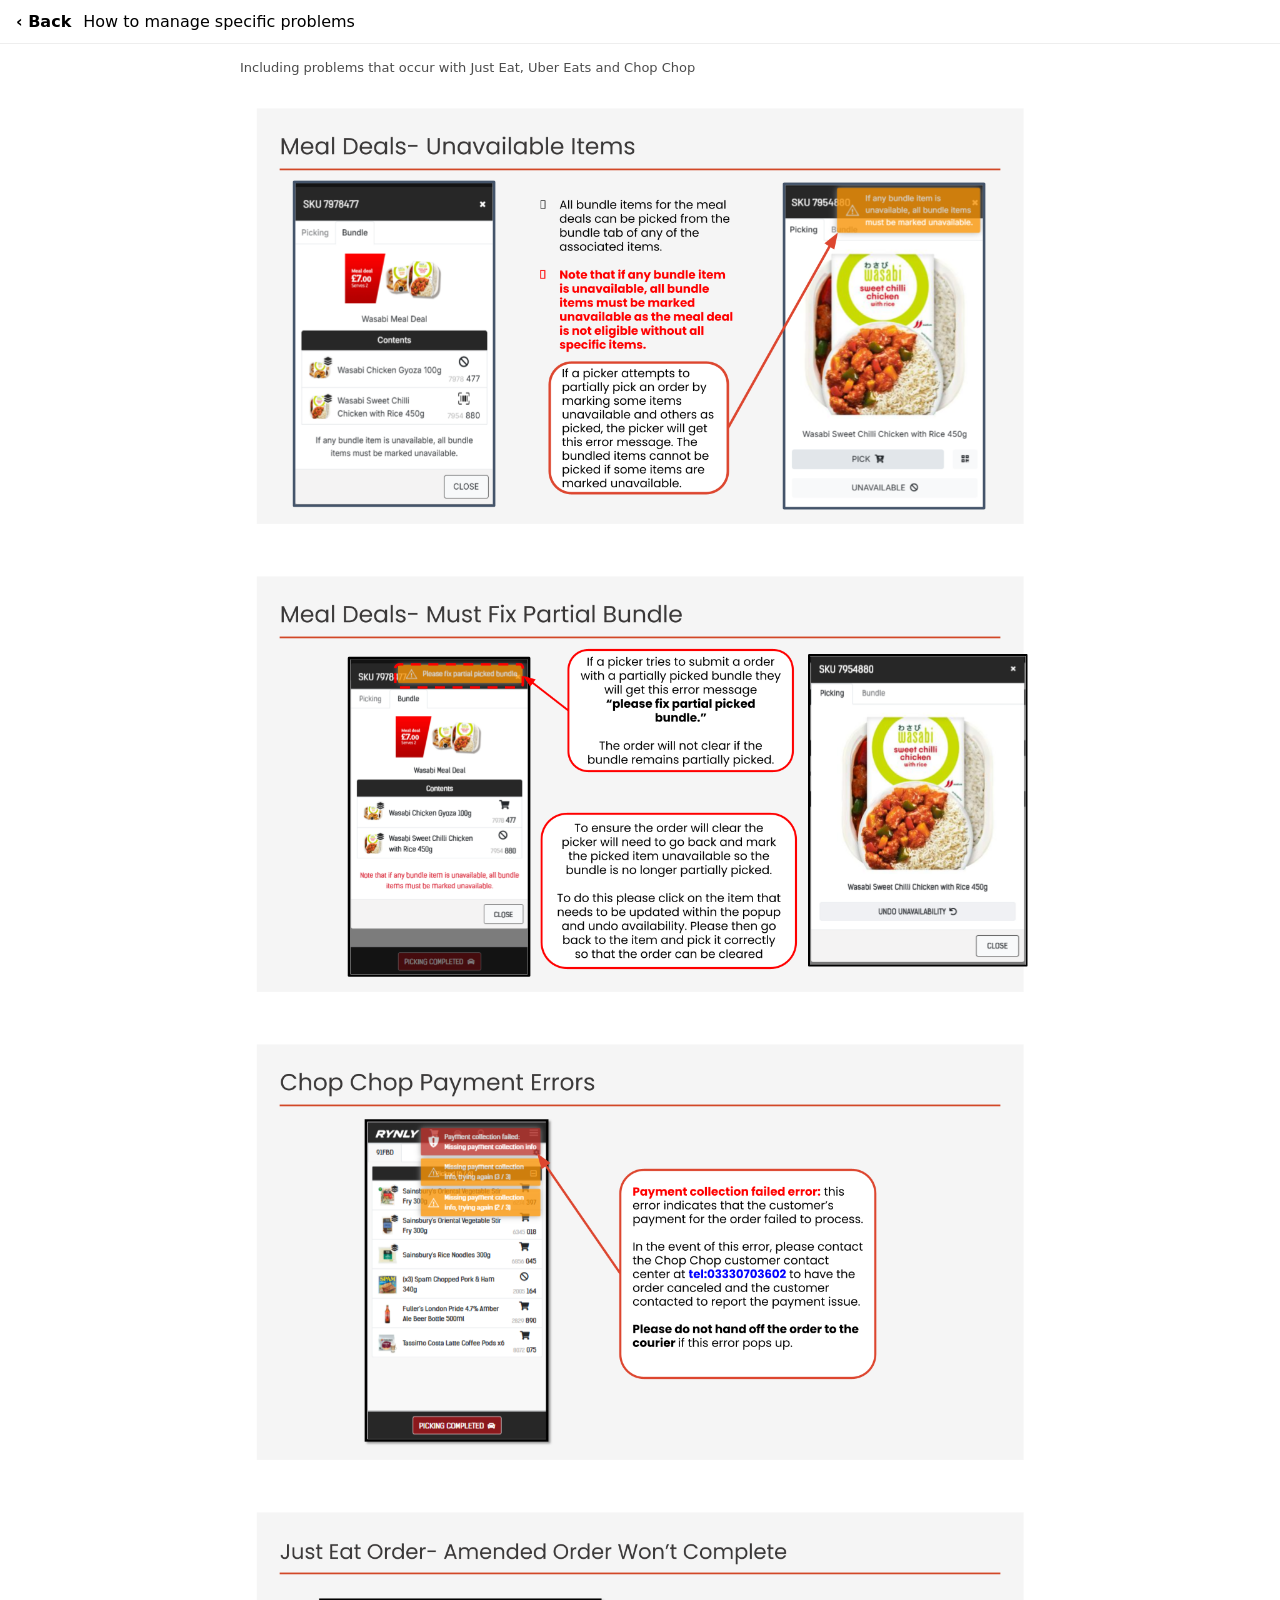
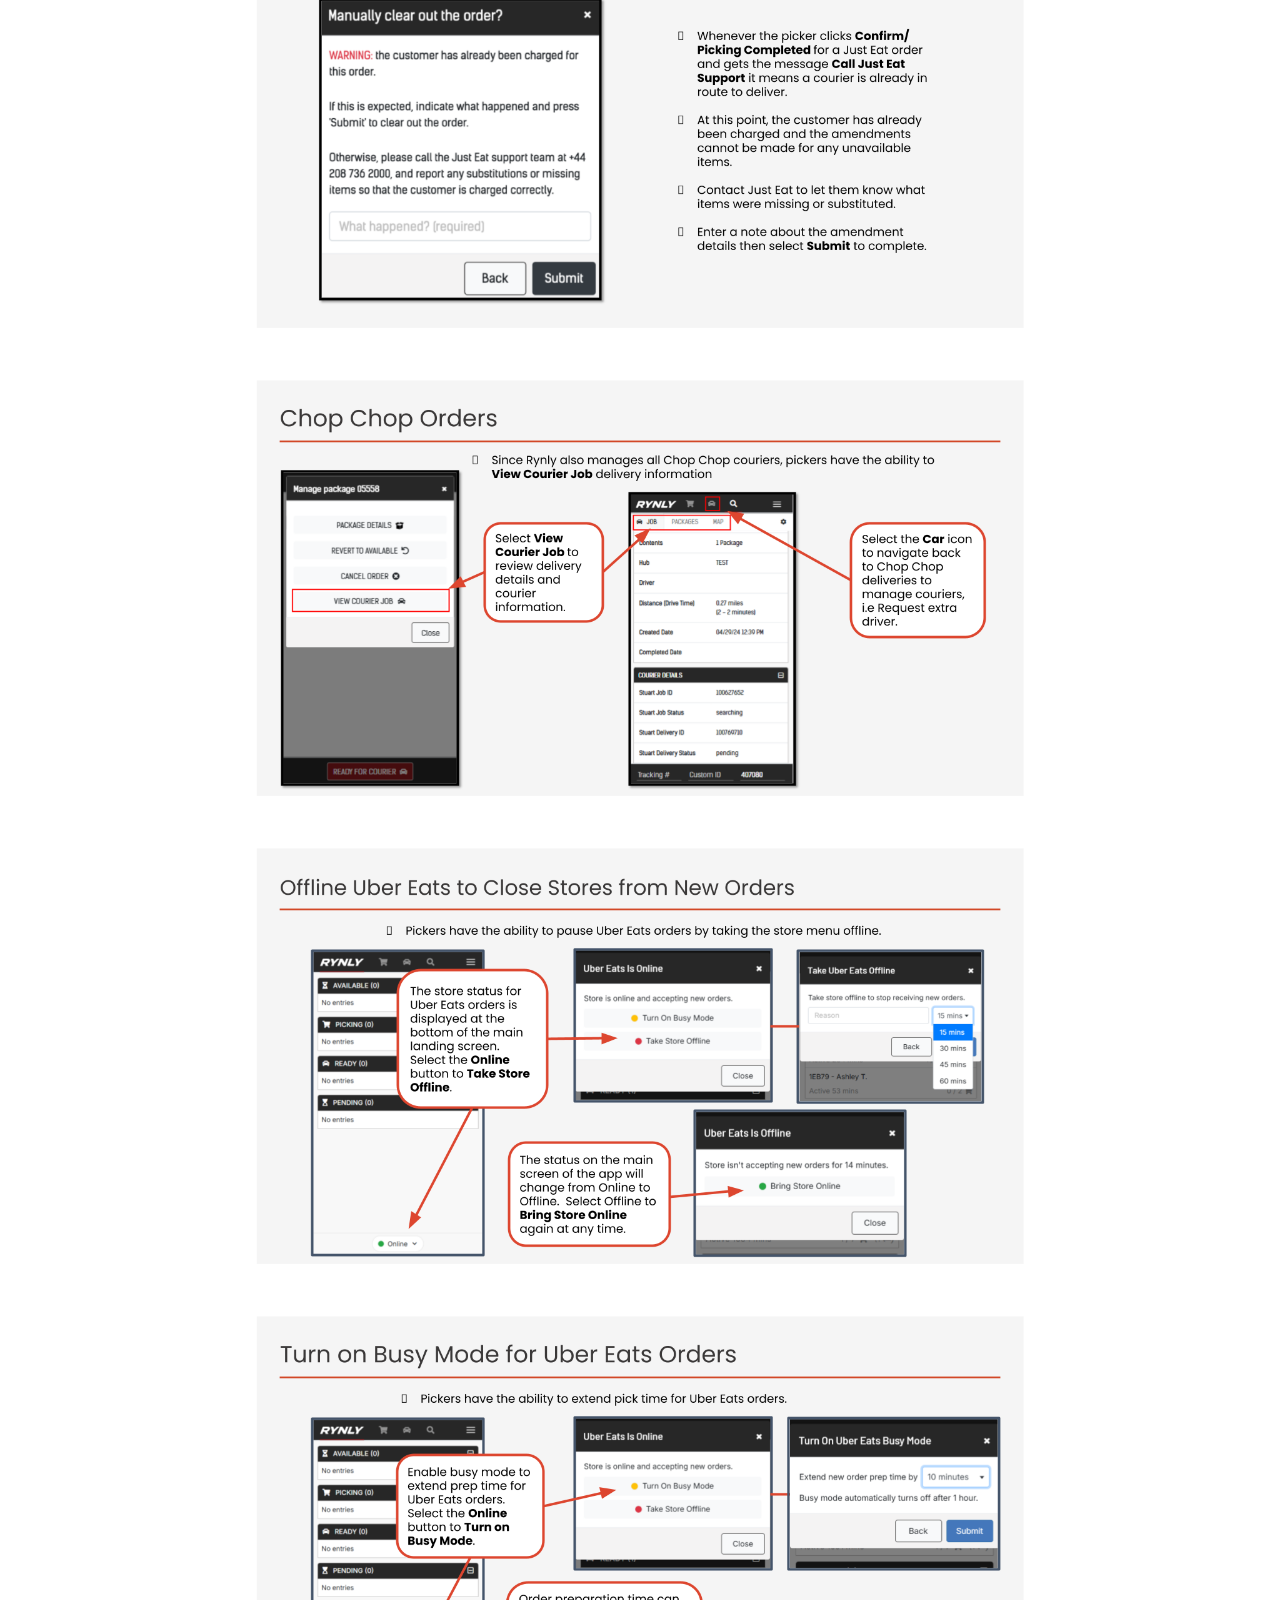
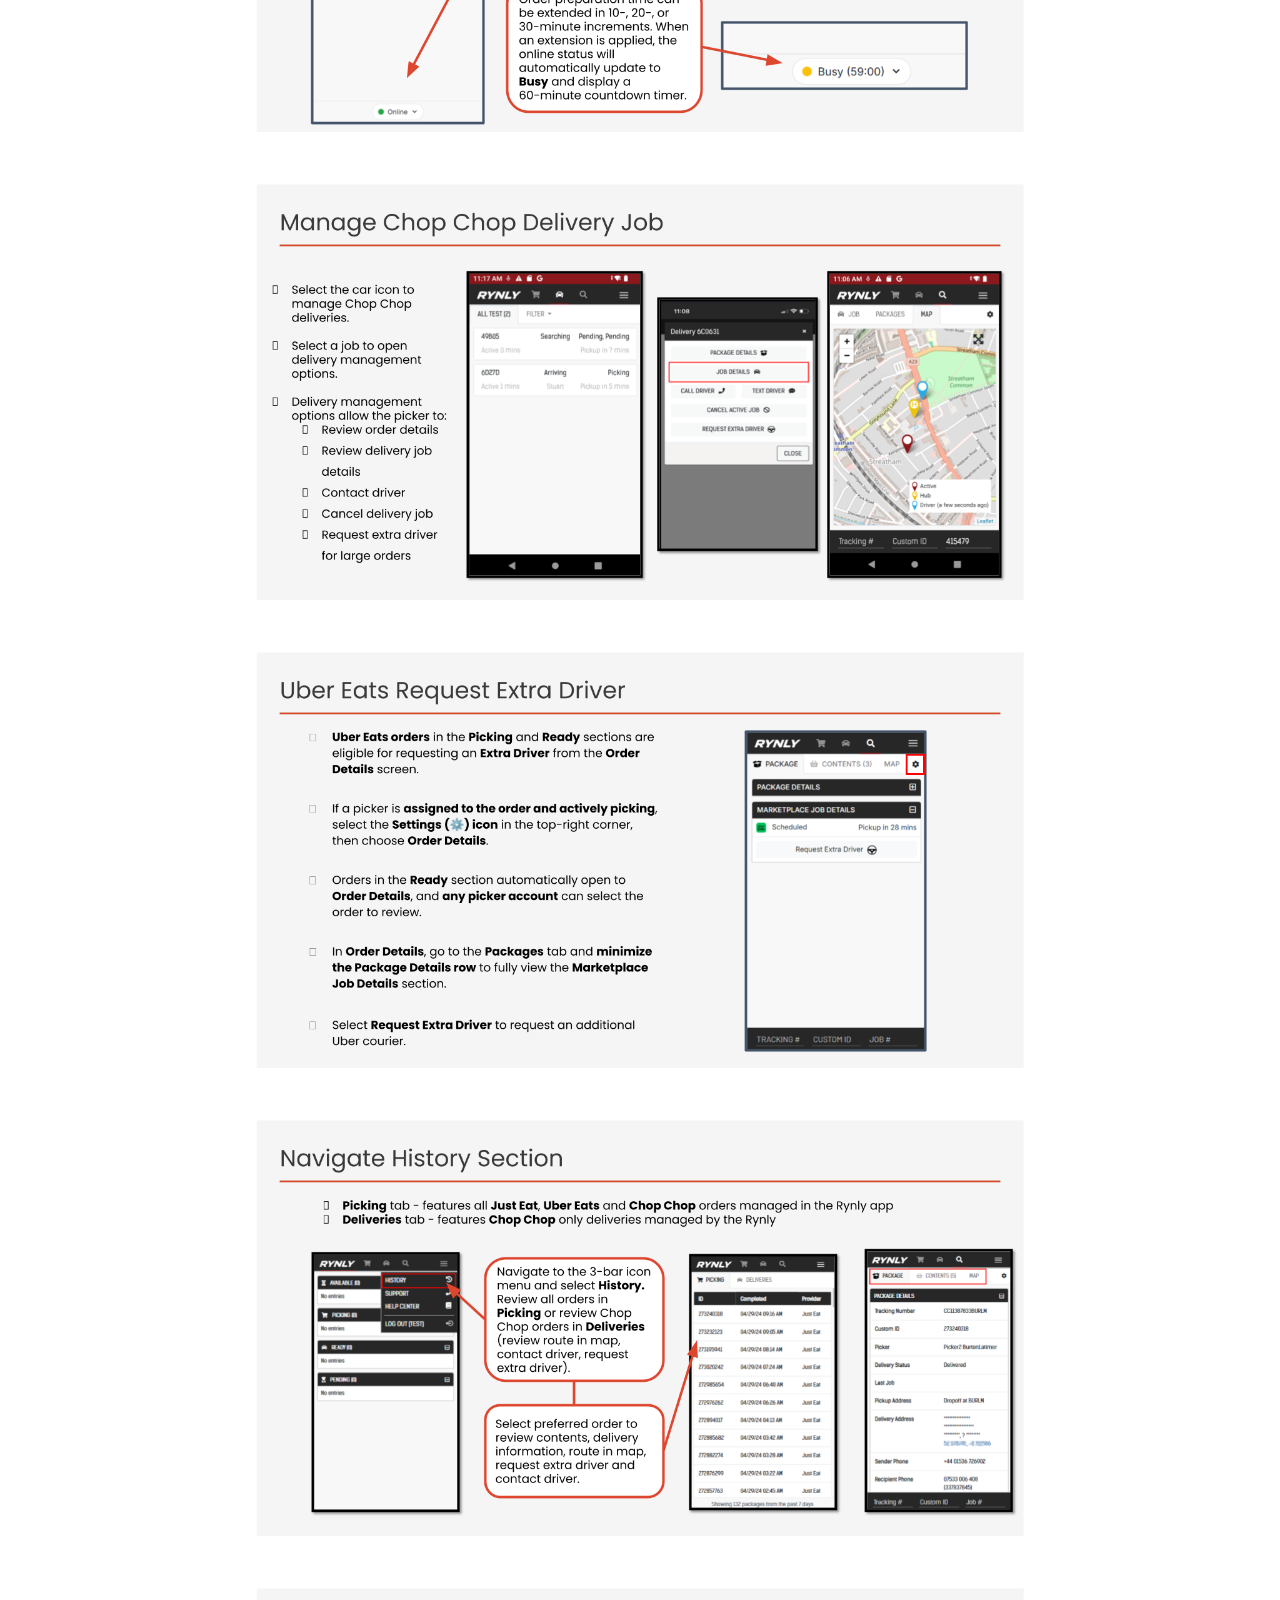
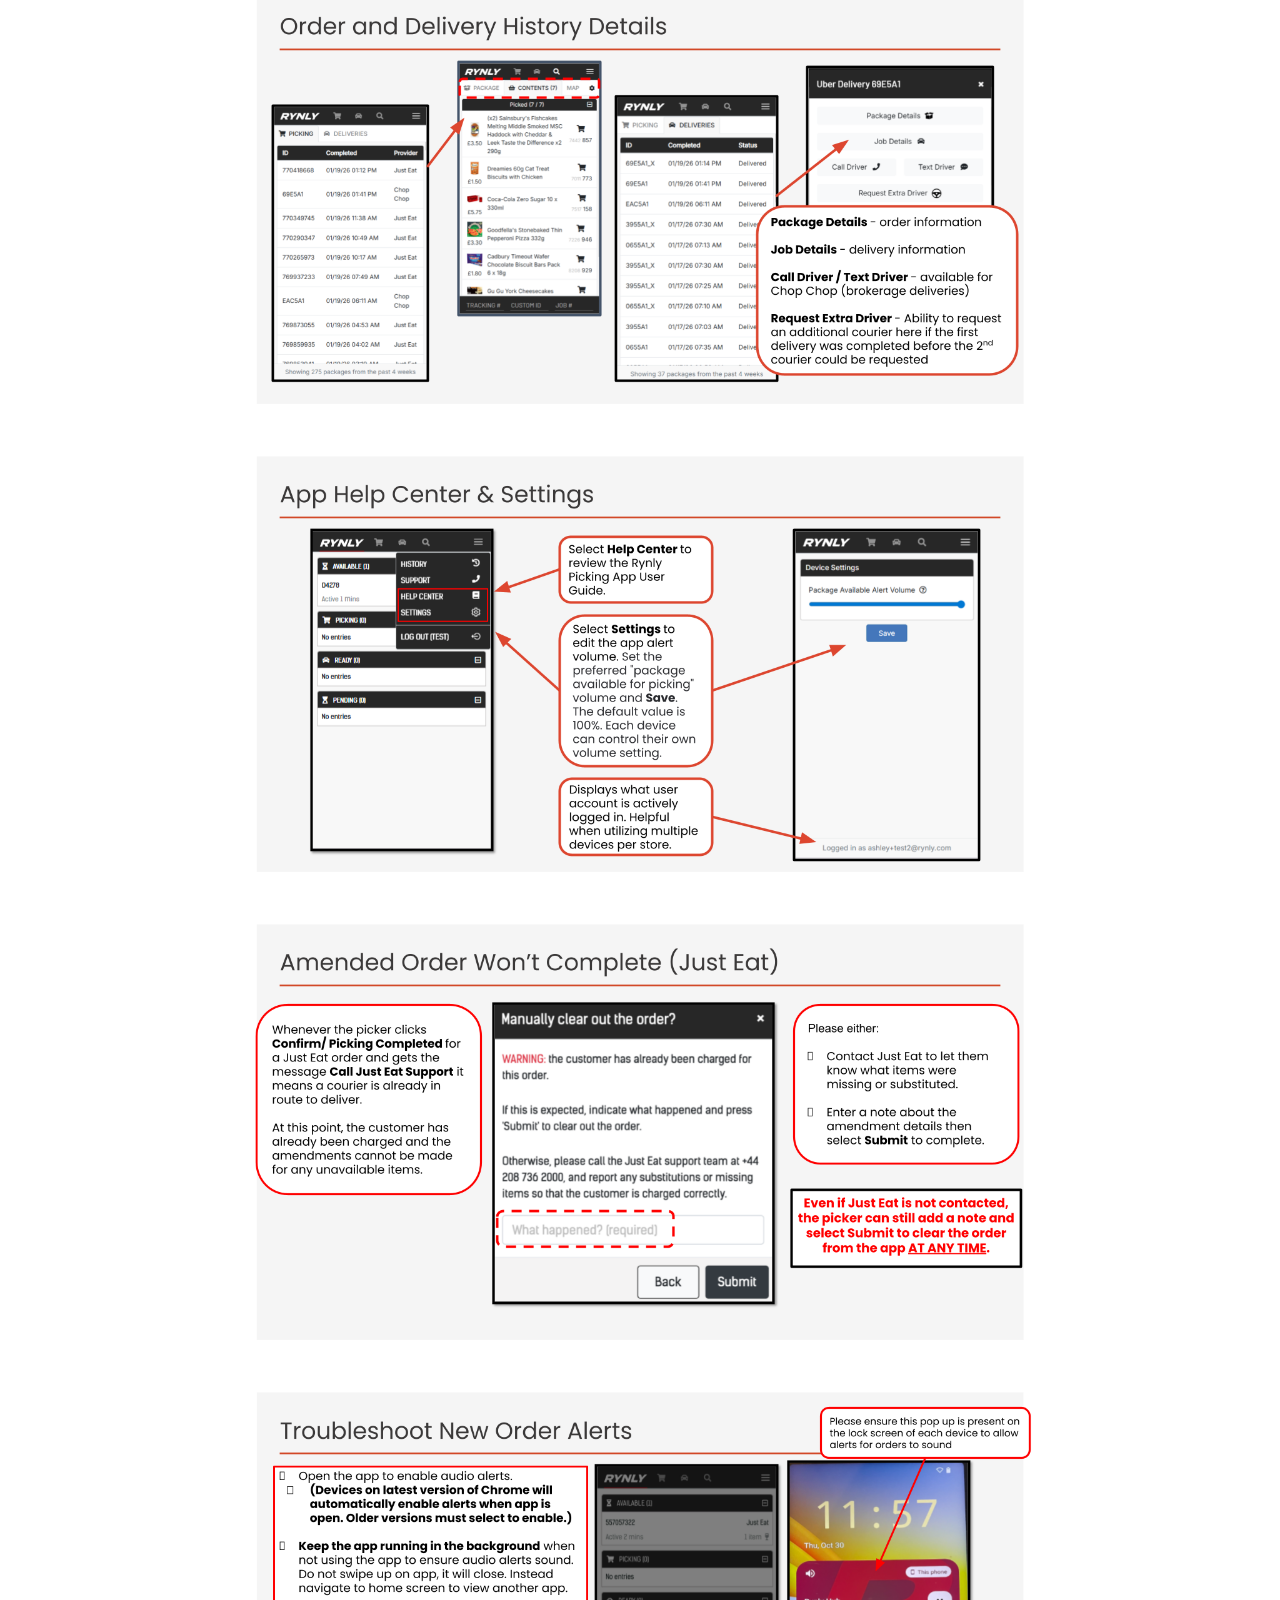
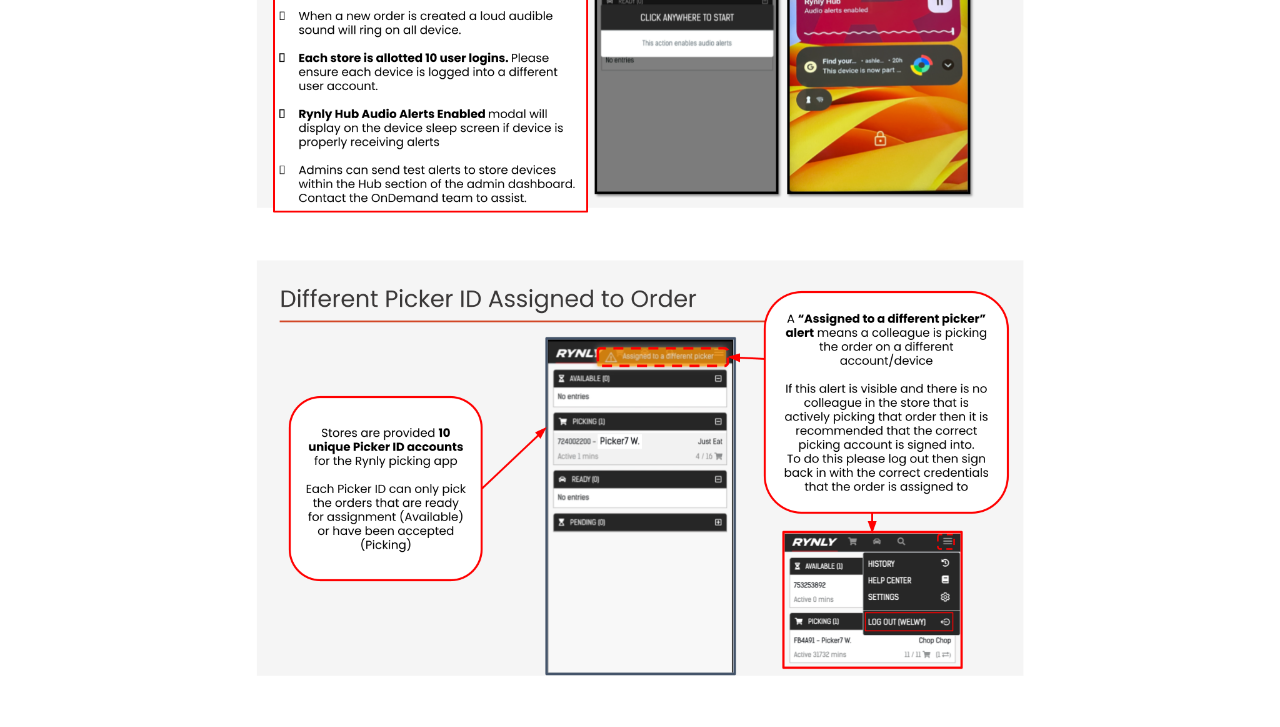
==== manageissues.html @ 6bc5f68e "All files from prod helpcentre" ====
<!DOCTYPE html>
<html lang="en">
<head>
  <meta charset="UTF-8" />
  <meta name="viewport" content="width=device-width, initial-scale=1" />
  <title>How to manage specific problems</title>
  <style>
    body { margin: 0; font-family: system-ui, -apple-system, BlinkMacSystemFont, sans-serif; background: #fff; }
    .topbar { position: sticky; top: 0; background: #fff; border-bottom: 1px solid #eee; padding: 12px 16px; display: flex; align-items: center; gap: 12px; z-index: 10; }
    .topbar a { text-decoration: none; color: inherit; font-weight: 600; }
    .container { max-width: 800px; margin: 0 auto; padding: 16px; }
    .subtitle { font-size: 13px; opacity: 0.7; margin-bottom: 16px; }
    img { width: 100%; height: auto; margin-bottom: 18px; border-radius: 8px; display: block; }
  </style>
</head>
<body>
  <div class="topbar">
    <a href="index.html">‹ Back</a>
    <div>How to manage specific problems</div>
  </div>

  <div class="container">
    <div class="subtitle">Including problems that occur with Just Eat, Uber Eats and Chop Chop</div>

    <img src="images/manageissues/slide12.png" alt="Manage issues guide slide 12" />
    <img src="images/manageissues/slide12.5.png" alt="Manage issues guide slide 12.5" />
    <img src="images/manageissues/slide23.png" alt="Manage issues guide slide 23" />
    <img src="images/manageissues/slide24.png" alt="Manage issues guide slide 24" />
    <img src="images/manageissues/slide25.png" alt="Manage issues guide slide 25" />
    <img src="images/manageissues/slide26.png" alt="Manage issues guide slide 26" />
    <img src="images/manageissues/slide27.png" alt="Manage issues guide slide 27" />
    <img src="images/manageissues/slide28.png" alt="Manage issues guide slide 28" />
    <img src="images/manageissues/slide29.png" alt="Manage issues guide slide 29" />
    <img src="images/manageissues/slide30.png" alt="Manage issues guide slide 30" />
    <img src="images/manageissues/slide31.png" alt="Manage issues guide slide 31" />
    <img src="images/manageissues/slide32.png" alt="Manage issues guide slide 32" />
    <img src="images/manageissues/slide34.png" alt="Manage issues guide slide 34" />
    <img src="images/manageissues/slide35.png" alt="Manage issues guide slide 35" />
    <img src="images/manageissues/slide36.png" alt="Manage issues guide slide 36" />
  </div>
</body>
</html>
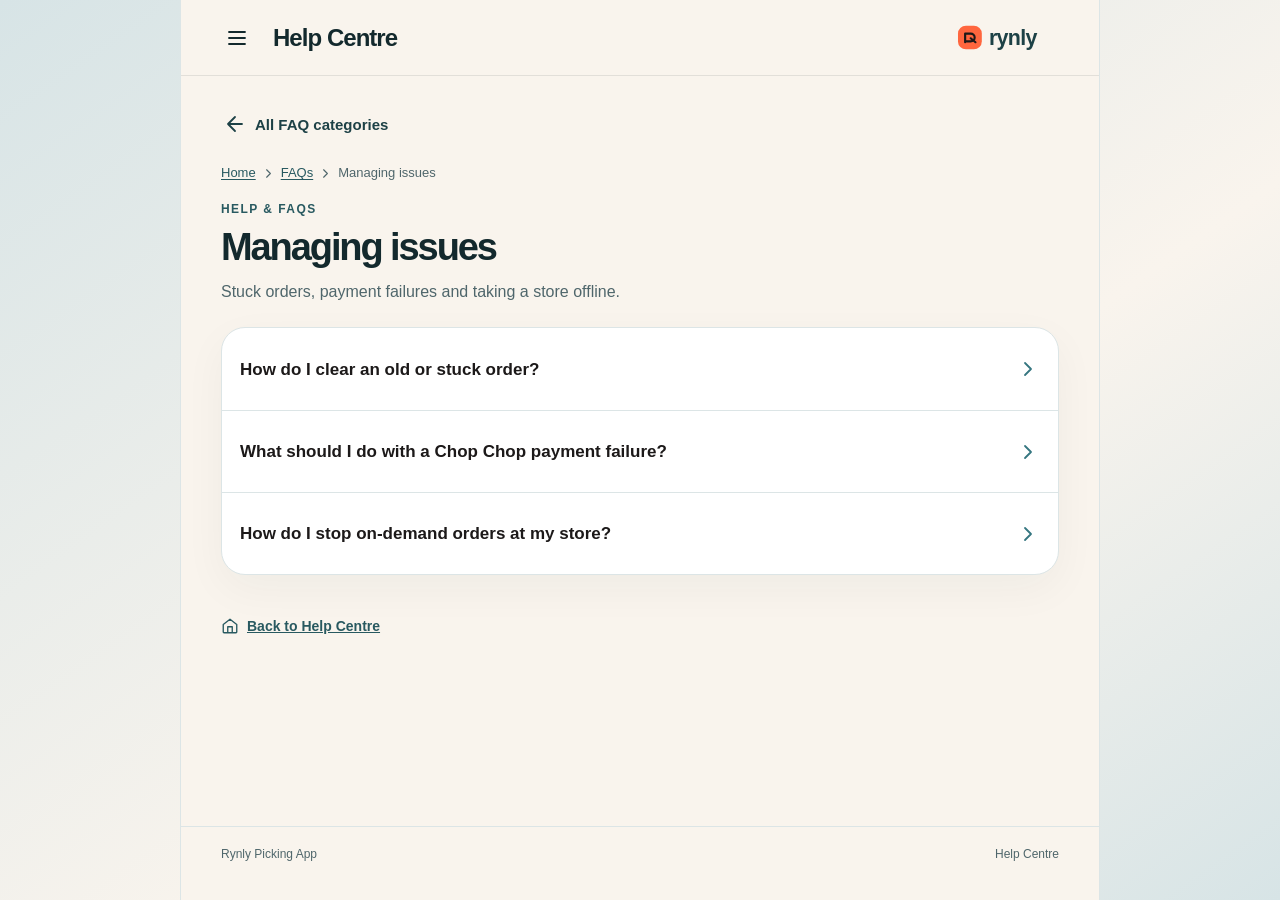
==== commit 7e6b4a6d: "v2" ====
--- a/manageissues.html
+++ b/manageissues.html
@@ -1,42 +1,2 @@
-<!DOCTYPE html>
-<html lang="en">
-<head>
-  <meta charset="UTF-8" />
-  <meta name="viewport" content="width=device-width, initial-scale=1" />
-  <title>How to manage specific problems</title>
-  <style>
-    body { margin: 0; font-family: system-ui, -apple-system, BlinkMacSystemFont, sans-serif; background: #fff; }
-    .topbar { position: sticky; top: 0; background: #fff; border-bottom: 1px solid #eee; padding: 12px 16px; display: flex; align-items: center; gap: 12px; z-index: 10; }
-    .topbar a { text-decoration: none; color: inherit; font-weight: 600; }
-    .container { max-width: 800px; margin: 0 auto; padding: 16px; }
-    .subtitle { font-size: 13px; opacity: 0.7; margin-bottom: 16px; }
-    img { width: 100%; height: auto; margin-bottom: 18px; border-radius: 8px; display: block; }
-  </style>
-</head>
-<body>
-  <div class="topbar">
-    <a href="index.html">‹ Back</a>
-    <div>How to manage specific problems</div>
-  </div>
-
-  <div class="container">
-    <div class="subtitle">Including problems that occur with Just Eat, Uber Eats and Chop Chop</div>
-
-    <img src="images/manageissues/slide12.png" alt="Manage issues guide slide 12" />
-    <img src="images/manageissues/slide12.5.png" alt="Manage issues guide slide 12.5" />
-    <img src="images/manageissues/slide23.png" alt="Manage issues guide slide 23" />
-    <img src="images/manageissues/slide24.png" alt="Manage issues guide slide 24" />
-    <img src="images/manageissues/slide25.png" alt="Manage issues guide slide 25" />
-    <img src="images/manageissues/slide26.png" alt="Manage issues guide slide 26" />
-    <img src="images/manageissues/slide27.png" alt="Manage issues guide slide 27" />
-    <img src="images/manageissues/slide28.png" alt="Manage issues guide slide 28" />
-    <img src="images/manageissues/slide29.png" alt="Manage issues guide slide 29" />
-    <img src="images/manageissues/slide30.png" alt="Manage issues guide slide 30" />
-    <img src="images/manageissues/slide31.png" alt="Manage issues guide slide 31" />
-    <img src="images/manageissues/slide32.png" alt="Manage issues guide slide 32" />
-    <img src="images/manageissues/slide34.png" alt="Manage issues guide slide 34" />
-    <img src="images/manageissues/slide35.png" alt="Manage issues guide slide 35" />
-    <img src="images/manageissues/slide36.png" alt="Manage issues guide slide 36" />
-  </div>
-</body>
-</html>
+<!doctype html>
+<html lang="en-GB"><head><meta charset="utf-8"><meta name="viewport" content="width=device-width, initial-scale=1"><title>Moved | Rynly Help Centre</title><meta name="robots" content="noindex"><meta http-equiv="refresh" content="0;url=index.html#/faq/managing-issues"></head><body><p>This page moved to <a href="index.html#/faq/managing-issues">Managing issues</a>.</p></body></html>
